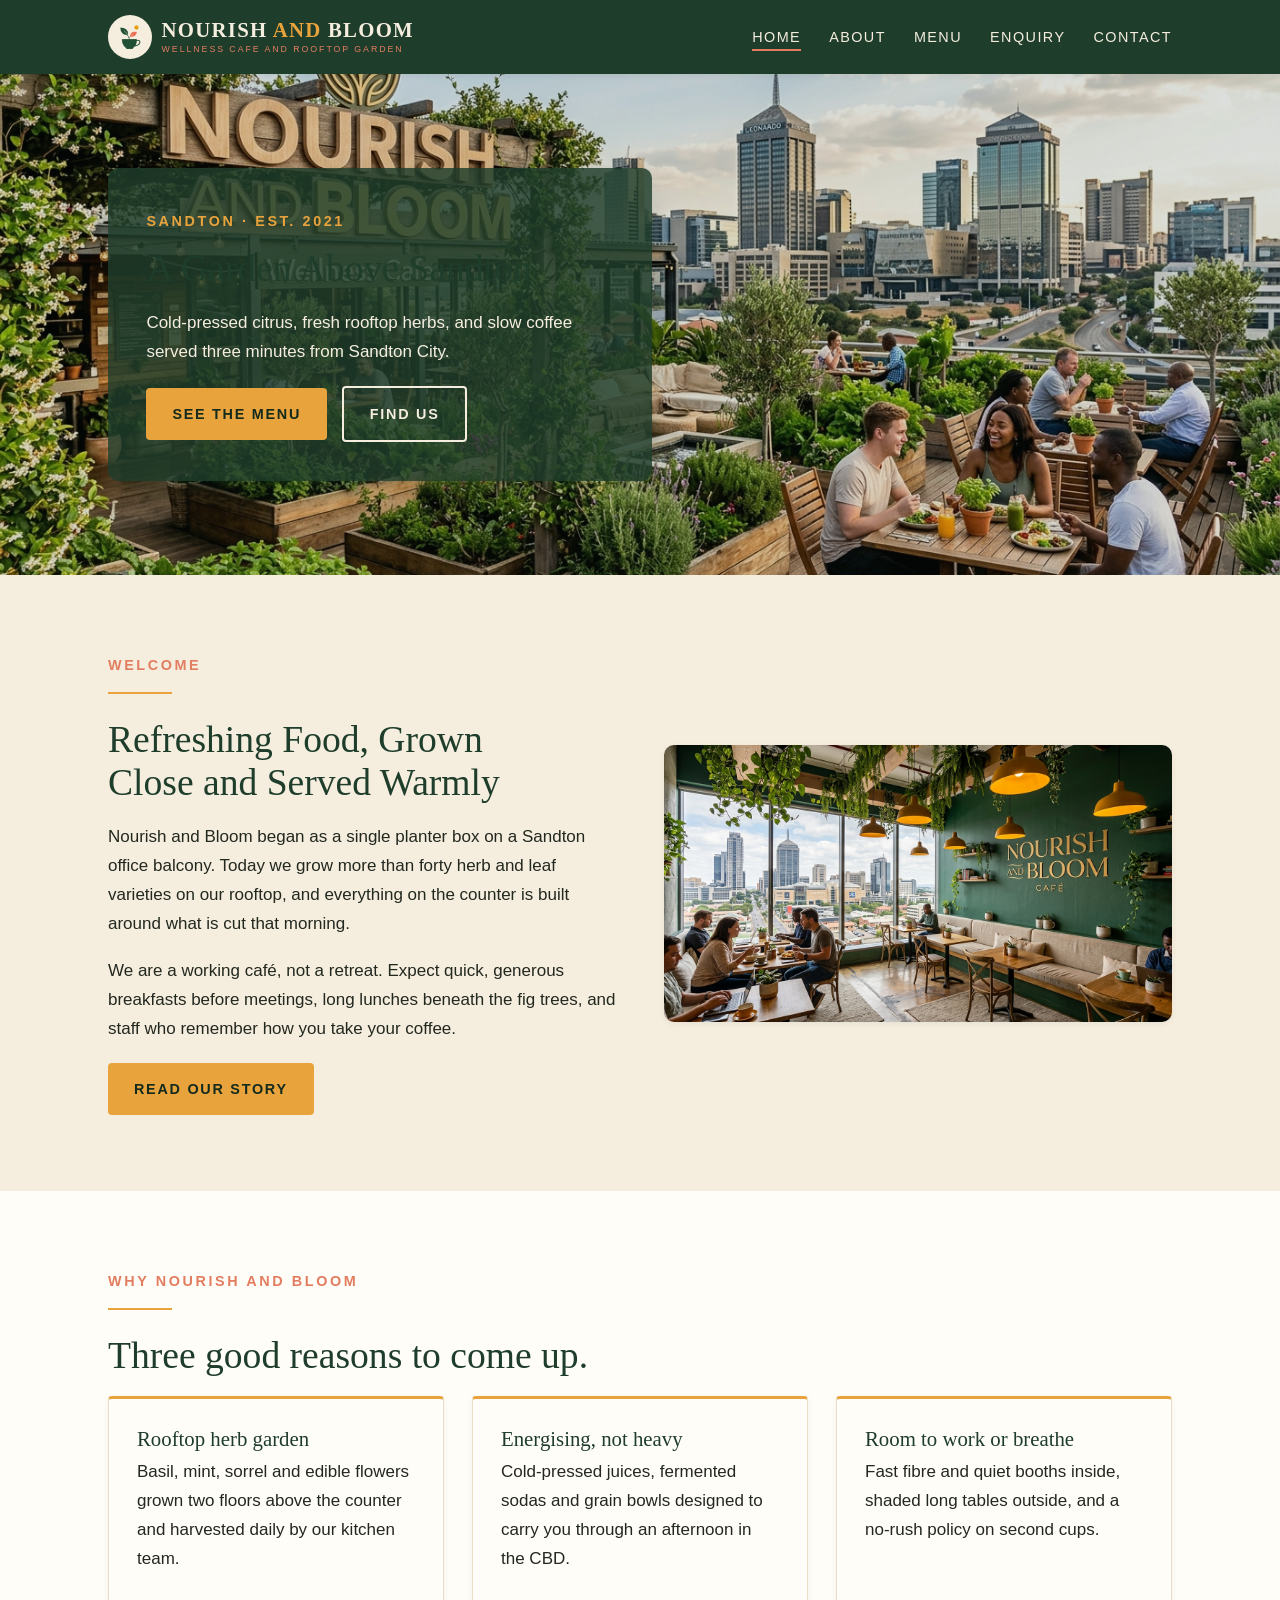
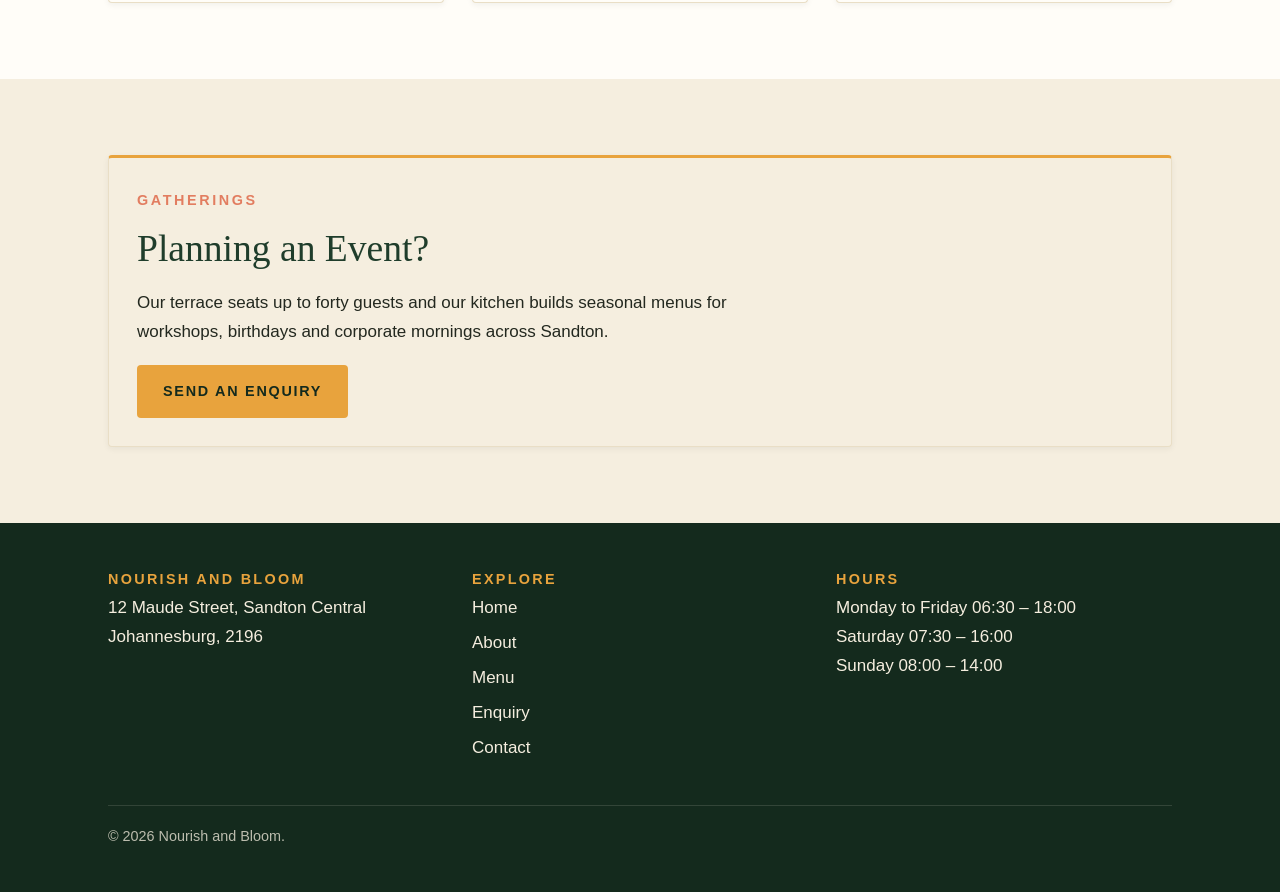
==== Nourish And Bloom Web development/Root/index.html @ 84dde369 "Add files via upload" ====
<!DOCTYPE html>
<html lang="en">
<head>
    <meta charset="utf-8" />
    <meta name="viewport" content="width=device-width, initial-scale=1" />
    <title>Nourish and Bloom | A garden above Sandton</title>
    <meta
      name="description"
      content="Nourish and Bloom is a botanical wellness café in Sandton serving cold-pressed juices, garden bowls and slow coffee on a rooftop herb terrace."
    />
    <link rel="icon" type="image/png" href="../Images/Logo.png" />
   <link rel="stylesheet" href="../CSS/style.css" />
</head>

<body>
    <!-- HEADER + NAVIGATION -->
    <header class="site-header">
      <div class="container">
        <a class="brand" href="index.html">
          <img class="brand-mark" src="../Images/Logo.png" alt="Nourish and Bloom leaf and sun logo" width="160" height="160" />
          <span class="brand-text">
            <span class="brand-name">Nourish <span class="brand-amp">And</span> Bloom</span>
            <span class="brand-tagline">Wellness Cafe And Rooftop Garden</span>
          </span>
        </a>
         <!-- Pure CSS hamburger: these links open/close the menu via :target -->
         <a class="nav-toggle" href="#primary-nav" aria-label="Open menu"><span class="bars" aria-hidden="true"></span></a>
        <a class="nav-close" href="#" aria-label="Close menu"><span class="bars" aria-hidden="true"></span></a>
        <nav class="site-nav" id="primary-nav" aria-label="Primary">
            <ul>
                <li><a class="active" href="#">Home</a></li>
                <li><a href="about.html">About</a></li>
                <li><a href="menu.html">Menu</a></li>
                <li><a href="enquiry.html">Enquiry</a></li>
                <li><a href="contact.html">Contact</a></li>
            </ul>
        </nav>
      </div>
    </header>
    
    <main>
      <!-- HERO -->
      <section class="hero">
        <picture>
          <source
            media="(max-width: 600px)"
            srcset="../Images/Rooftop.png"
            width="800"
            height="456"
          />
          <source
            media="(max-width: 1100px)"
            srcset="../Images/Rooftop.png"
            width="1200"
            height="684"
          />
          <img
            src="../Images/Rooftop.png"
            alt="Guests sharing a meal at a rooftop herb garden terrace overlooking the Sandton skyline"
            width="800"
            height="600"
          />
        </picture>

        <div class="hero-copy">
          <div class="container">
            <div class="box">
              <span class="label">Sandton &middot; Est. 2021</span>
              <h2>A Garden Above Sandton</h2>
              <p>Cold-pressed citrus, fresh rooftop herbs, and slow coffee served three minutes from Sandton City.</p>
              <a class="btn" href="menu.html">See the Menu</a>
              <a class="btn btn-outline" href="contact.html">Find Us</a>
            </div>
          </div>
        </div>
      </section>

      <!-- INTRODUCTION -->
      <section class="section">
        <div class="container grid grid-2">
          <div>
            <span class="label">Welcome</span>
            <hr class="rule" />
            <h2>Refreshing Food, Grown Close and Served Warmly</h2>
            <p>Nourish and Bloom began as a single planter box on a Sandton office balcony. Today we grow more
              than forty herb and leaf varieties on our rooftop, and everything on the counter is
              built around what is cut that morning.</p>
            <p>We are a working café, not a retreat. Expect quick, generous breakfasts before
              meetings, long lunches beneath the fig trees, and staff who remember how you take
              your coffee.</p>
            <a class="btn" href="about.html">Read Our Story</a>
          </div>

          <div>
            <img
              src="../Images/Interior.png"
              srcset="../Images/Interior.png 800w, ../Images/Interior.png 1200w"
              sizes="(max-width: 900px) 100vw, 540px"
              alt="Deep green café interior with hanging plants, oat linen banquettes and marigold pendant lights"
              width="800"
              height="600"
              loading="lazy"
              decoding="async"
            />
          </div>
        </div>
      </section>

      <!-- THREE HIGHLIGHTS -->
      <section class="section section-alt">
        <div class="container">
          <span class="label">Why Nourish and Bloom</span>
          <hr class="rule" />
          <h2>Three good reasons to come up.</h2>
          <div class="grid grid-3">
            <article class="card">
              <h3>Rooftop herb garden</h3>
              <p>
                Basil, mint, sorrel and edible flowers grown two floors above the counter and
                harvested daily by our kitchen team.
              </p>
            </article>
            <article class="card">
              <h3>Energising, not heavy</h3>
              <p>
                Cold-pressed juices, fermented sodas and grain bowls designed to carry you through
                an afternoon in the CBD.
              </p>
            </article>
            <article class="card">
              <h3>Room to work or breathe</h3>
              <p>
                Fast fibre and quiet booths inside, shaded long tables outside, and a no-rush
                policy on second cups.
              </p>
            </article>
          </div>
        </div>
      </section>
    
      <!-- CALL TO ACTION -->
      <section class="section">
        <div class="container">
          <div class="card">
            <span class="label">Gatherings</span>
            <h2>Planning an Event?</h2>
            <p>Our terrace seats up to forty guests and our kitchen builds seasonal menus for
              workshops, birthdays and corporate mornings across Sandton.</p>
            <a class="btn" href="enquiry.html">Send an Enquiry</a>
          </div>
        </div>
      </section>
    </main>

    <!-- FOOTER -->
    <footer class="site-footer">
      <div class="container">
        <div class="grid grid-3">
          <div>
            <h4>Nourish and Bloom</h4>
            <p>
              12 Maude Street, Sandton Central<br />
              Johannesburg, 2196
            </p>
          </div>
          <div>
            <h4>Explore</h4>
            <ul>
              <li><a href="#">Home</a></li>
              <li><a href="about.html">About</a></li>
              <li><a href="menu.html">Menu</a></li>
              <li><a href="enquiry.html">Enquiry</a></li>
              <li><a href="contact.html">Contact</a></li>
            </ul>
          </div>
          <div>
            <h4>Hours</h4>
            <p>
              Monday to Friday 06:30 &ndash; 18:00<br />
              Saturday 07:30 &ndash; 16:00<br />
              Sunday 08:00 &ndash; 14:00
            </p>
          </div>
        </div>
        <p class="footer-bottom">
          &copy; 2026 Nourish and Bloom.
        </p>
      </div>
    </footer>
</body>
</html>
---- Nourish And Bloom Web development/CSS/style.css ----
/* ---------- 1. CSS reset ---------- */
*,
*::before,
*::after {
  box-sizing: border-box;
}

html,
body,
h1,
h2,
h3,
h4,
h5,
h6,
p,
figure,
blockquote,
dl,
dd,
ul,
ol {
  margin: 0;
  padding: 0;
}

ul[class],
ol[class] {
  list-style: none;
}

html {
  -webkit-text-size-adjust: 100%;
  scroll-behavior: smooth;
}

img,
picture,
video,
iframe {
  display: block;
  max-width: 100%;
}

img {
  height: auto;
}

input,
button,
select,
textarea {
  font: inherit;
  color: inherit;
}

table {
  border-collapse: collapse;
}

@media (prefers-reduced-motion: reduce) {
  html {
    scroll-behavior: auto;
  }
  *,
  *::before,
  *::after {
    transition-duration: 0.01ms !important;
    animation-duration: 0.01ms !important;
  }
}

/* ---------- 2. Design tokens ---------- */
:root {
  /* Colour */
  --green: #1f3d2b;
  --green-deep: #142a1d;
  --green-soft: #3c6047;
  --oat: #f5eedf;
  --oat-deep: #e9dec6;
  --marigold: #e8a33d;
  --coral: #e27d60;
  --coral-deep: #8c3b25;
  --ink: #23281f;
  --ink-soft: #5b6155;
  --white: #fffdf8;

  /* Typography */
  --font-display: "Georgia", "Times New Roman", serif;
  --font-body: "Helvetica Neue", Arial, sans-serif;
  --step--1: clamp(0.82rem, 0.79rem + 0.15vw, 0.9rem);
  --step-0: clamp(1rem, 0.96rem + 0.2vw, 1.0625rem);
  --step-1: clamp(1.15rem, 1.08rem + 0.35vw, 1.3rem);
  --step-2: clamp(1.4rem, 1.25rem + 0.7vw, 1.75rem);
  --step-3: clamp(1.7rem, 1.4rem + 1.4vw, 2.35rem);
  --step-4: clamp(2.1rem, 1.5rem + 2.8vw, 3.25rem);
  --leading-tight: 1.15;
  --leading-body: 1.7;
  --tracking-wide: 0.12em;

  /* Spacing (relative) */
  --space-xs: 0.5rem;
  --space-sm: 0.9rem;
  --space-md: 1.75rem;
  --space-lg: 3rem;
  --space-xl: clamp(3rem, 1.5rem + 5vw, 4.75rem);

  /* Layout */
  --max: 70rem; /* 1120px */
  --gutter: clamp(1rem, 0.5rem + 2vw, 1.75rem);
  --radius: 4px;
  --radius-lg: 10px;

  /* Elevation */
  --shadow-soft: 0 2px 6px rgba(20, 42, 29, 0.06);
  --shadow-lift: 0 12px 28px -14px rgba(20, 42, 29, 0.45);
  --transition: 180ms ease;
}

/* ---------- 3. Typography ---------- */
body {
  background-color: var(--oat);
  color: var(--ink);
  font-family: var(--font-body);
  font-size: var(--step-0);
  line-height: var(--leading-body);
  min-height: 100vh;
}

h1,
h2,
h3,
h4 {
  font-family: var(--font-display);
  font-weight: 400;
  line-height: var(--leading-tight);
  color: var(--green);
  margin-bottom: 0.5em;
  text-wrap: balance;
}

h1 {
  font-size: var(--step-4);
  letter-spacing: -0.01em;
}
h2 {
  font-size: var(--step-3);
}
h3 {
  font-size: var(--step-1);
}
h4 {
  font-size: var(--step-0);
}

p {
  margin-bottom: 1.1em;
  max-width: 70ch;
}

a {
  color: var(--green);
  transition: color var(--transition);
}

a:hover {
  color: var(--coral);
}

:focus-visible {
  outline: 3px solid var(--marigold);
  outline-offset: 2px;
}

strong {
  color: var(--green);
}

/* Small uppercase label — uses the coral accent */
.label {
  display: inline-block;
  font-size: var(--step--1);
  letter-spacing: 0.18em;
  text-transform: uppercase;
  color: var(--coral);
  font-weight: 700;
  margin-bottom: var(--space-sm);
}

/* Thin marigold rule used between sections */
.rule {
  border: 0;
  border-top: 2px solid var(--marigold);
  width: 4rem;
  margin: 0 0 1.5rem;
}

/* ---------- 4. Layout helpers ---------- */
.container {
  width: 100%;
  max-width: var(--max);
  margin-inline: auto;
  padding-inline: var(--gutter);
}

.section {
  padding-block: var(--space-xl);
}

.section-alt {
  background-color: var(--white);
}

.grid {
  display: grid;
  gap: var(--space-md);
}

/* Auto-collapsing grids: multi-column on wide screens,
   single column on narrow screens without extra queries. */
.grid-3 {
  grid-template-columns: repeat(3, minmax(0, 1fr));
}

.grid-2 {
  grid-template-columns: repeat(2, minmax(0, 1fr));
  gap: var(--space-lg);
  align-items: center;
}

/* ---------- 5. Header & navigation ---------- */
.site-header {
  background-color: var(--green);
  color: var(--oat);
  position: sticky;
  top: 0;
  z-index: 50;
  box-shadow: var(--shadow-soft);
}

.site-header .container {
  display: flex;
  align-items: center;
  justify-content: space-between;
  flex-wrap: wrap;
  gap: var(--space-sm);
  min-height: 4.625rem;
}

.brand {
  display: inline-flex;
  align-items: center;
  gap: 0.6rem;
  font-family: var(--font-display);
  font-size: var(--step-1);
  color: var(--oat);
  text-decoration: none;
  letter-spacing: 0.02em;
}

.brand-mark {
  width: 2.75rem;
  height: 2.75rem;
  flex: none;
  border-radius: 50%;
  background: var(--oat);
  padding: 0.2rem;
  transition: transform 0.25s ease;
}

.brand:hover {
  color: var(--oat);
}

.brand:hover .brand-mark {
  transform: rotate(-6deg) scale(1.04);
}

.brand-text {
  display: flex;
  flex-direction: column;
  line-height: 1.1;
}

.brand-name {
  text-transform: uppercase;
  letter-spacing: 0.06em;
  font-weight: 700;
}

.brand-amp,
.brand-dot {
  color: var(--marigold);
}

.brand-tagline {
  font-family: var(--font-body);
  font-size: 0.55rem;
  letter-spacing: 0.22em;
  text-transform: uppercase;
  color: var(--coral);
  margin-top: 0.2rem;
}



/* Pure-CSS hamburger */
.nav-toggle,
.nav-close {
  display: none;
  align-items: center;
  justify-content: center;
  width: 2.75rem;
  height: 2.5rem;
  border: 1px solid rgba(245, 238, 223, 0.4);
  border-radius: var(--radius);
  color: var(--oat);
  cursor: pointer;
  transition:
    background-color var(--transition),
    border-color var(--transition);
}

.nav-toggle:hover,
.nav-close:hover,
.nav-toggle:focus-visible,
.nav-close:focus-visible {
  background-color: rgba(245, 238, 223, 0.12);
  border-color: var(--marigold);
}

/* The three bars are drawn in CSS */
.bars,
.bars::before,
.bars::after {
  display: block;
  width: 1.25rem;
  height: 2px;
  background-color: currentColor;
  border-radius: 2px;
  transition: transform var(--transition);
}

.bars {
  position: relative;
}

.bars::before,
.bars::after {
  content: "";
  position: absolute;
  left: 0;
}

.bars::before {
  top: -6px;
}

.bars::after {
  top: 6px;
}

/* Close button: same bars rotated into an X */
.nav-close .bars {
  background-color: transparent;
}

.nav-close .bars::before {
  top: 0;
  transform: rotate(45deg);
}

.nav-close .bars::after {
  top: 0;
  transform: rotate(-45deg);
}



.site-nav ul {
  list-style: none;
  display: flex;
  flex-wrap: wrap;
  gap: 1.75rem;
}

.site-nav a {
  color: var(--oat);
  text-decoration: none;
  font-size: var(--step--1);
  letter-spacing: 0.1em;
  text-transform: uppercase;
  padding-bottom: 0.25rem;
  border-bottom: 2px solid transparent;
  transition:
    border-color var(--transition),
    color var(--transition);
}

.site-nav a:hover,
.site-nav a:focus-visible {
  color: var(--marigold);
  border-bottom-color: var(--marigold);
}

.site-nav a:active {
  color: var(--coral);
}

/* Current page in the menu */
.site-nav a.active {
  border-bottom-color: var(--coral);
}

/* ---------- 6. Hero & page banners ---------- */
.hero {
  position: relative;
  background-color: var(--green-deep);
}

.hero img {
  width: 100%;
  height: clamp(20rem, 45vh + 6rem, 33rem);
  object-fit: cover;
  opacity: 0.85;
}

.hero-copy {
  position: absolute;
  inset: 0;
  display: flex;
  align-items: center;
}

.hero-copy .box {
  background-color: rgba(31, 61, 43, 0.82);
  color: var(--oat);
  padding: clamp(1.5rem, 1rem + 2vw, 2.4rem);
  max-width: 34rem;
  border-radius: var(--radius-lg);
  box-shadow: var(--shadow-lift);
}

.hero-copy h1,
.hero-copy p {
  color: var(--oat);
}

.hero-copy .label {
  color: var(--marigold);
}

/* Page banner used on inner pages */
.page-head {
  background-color: var(--green);
  color: var(--oat);
  padding-block: var(--space-lg);
}

.page-head h1,
.page-head p {
  color: var(--oat);
}

.page-head p {
  max-width: 60ch;
  margin-bottom: 0;
  opacity: 0.88;
}

/* ---------- 7. Buttons & interactive states ---------- */
.btn {
  display: inline-flex;
  align-items: center;
  justify-content: center;
  background-color: var(--marigold);
  color: var(--green-deep);
  text-decoration: none;
  font-weight: 700;
  font-size: var(--step--1);
  letter-spacing: var(--tracking-wide);
  text-transform: uppercase;
  padding: 0.875rem 1.625rem;
  border: 0;
  border-radius: var(--radius);
  cursor: pointer;
  transition:
    background-color var(--transition),
    color var(--transition),
    transform var(--transition),
    box-shadow var(--transition);
}

.btn:hover,
.btn:focus-visible {
  background-color: var(--coral);
  color: var(--white);
  box-shadow: var(--shadow-lift);
}

.btn:active {
  transform: translateY(1px);
  box-shadow: none;
}

.btn[disabled] {
  opacity: 0.6;
  cursor: not-allowed;
  box-shadow: none;
}

.btn-outline {
  background: none;
  border: 2px solid var(--oat);
  color: var(--oat);
  margin-left: 0.625rem;
}

.btn-outline:hover,
.btn-outline:focus-visible {
  background-color: var(--oat);
  color: var(--green);
}

/* ---------- 8. Cards & sections ---------- */
.card {
  background-color: var(--oat);
  border: 1px solid var(--oat-deep);
  border-top: 3px solid var(--marigold);
  border-radius: var(--radius);
  padding: var(--space-md);
  box-shadow: var(--shadow-soft);
  transition:
    transform var(--transition),
    box-shadow var(--transition);
}

.card:hover {
  transform: translateY(-3px);
  box-shadow: var(--shadow-lift);
}

.section-alt .card {
  background-color: var(--white);
}

.card h3 {
  margin-bottom: 0.35em;
}

.card p:last-child {
  margin-bottom: 0;
}

.section img,
.card img {
  border-radius: var(--radius-lg);
  box-shadow: var(--shadow-soft);
}

/* ---------- 9. Menu list ---------- */
/* Photograph that introduces each menu category */
.menu-photo {
  width: 100%;
  height: clamp(12rem, 26vw, 20rem);
  object-fit: cover;
  border-radius: var(--radius-lg);
  box-shadow: var(--shadow-soft);
  margin-block: 0 1.5rem;
}

.menu-list {
  list-style: none;
}

.menu-list li {
  display: flex;
  justify-content: space-between;
  gap: 1.25rem;
  padding-block: 0.875rem;
  border-bottom: 1px dashed var(--oat-deep);
}

.menu-list .item-name {
  font-family: var(--font-display);
  font-size: var(--step-1);
  color: var(--green);
}

.menu-list .item-desc {
  display: block;
  font-family: var(--font-body);
  font-size: var(--step--1);
  color: var(--ink-soft);
}

.price {
  color: var(--coral);
  font-weight: 700;
  white-space: nowrap;
}

.tag {
  display: inline-block;
  font-size: 0.7em;
  letter-spacing: 0.1em;
  text-transform: uppercase;
  background-color: var(--coral);
  color: var(--white);
  padding: 0.125rem 0.5rem;
  border-radius: 999px;
  margin-left: 0.375rem;
  vertical-align: middle;
}

/* ---------- 10. Forms & feedback ---------- */
.form {
  background-color: var(--white);
  border: 1px solid var(--oat-deep);
  border-radius: var(--radius-lg);
  padding: clamp(1.25rem, 1rem + 1.5vw, 2rem);
  box-shadow: var(--shadow-soft);
}

.field {
  margin-bottom: 1.25rem;
}

.field label {
  display: block;
  font-size: var(--step--1);
  letter-spacing: var(--tracking-wide);
  text-transform: uppercase;
  color: var(--coral);
  font-weight: 700;
  margin-bottom: 0.45rem;
}

.field input,
.field select,
.field textarea {
  width: 100%;
  font-family: inherit;
  font-size: var(--step-0);
  color: var(--ink);
  background-color: var(--oat);
  border: 1px solid var(--oat-deep);
  border-radius: var(--radius);
  padding: 0.75rem 0.875rem;
  transition:
    border-color var(--transition),
    background-color var(--transition);
}

.field input:hover,
.field select:hover,
.field textarea:hover {
  border-color: var(--green-soft);
}

.field input:focus,
.field select:focus,
.field textarea:focus {
  background-color: var(--white);
  border-color: var(--marigold);
  outline: 2px solid var(--marigold);
  outline-offset: 1px;
}

.field textarea {
  min-height: 8rem;
  resize: vertical;
}

fieldset {
  border: 1px solid var(--oat-deep);
  border-radius: var(--radius);
  padding: 1rem 1.125rem;
  margin: 0 0 1.25rem;
}

legend {
  font-size: var(--step--1);
  letter-spacing: var(--tracking-wide);
  text-transform: uppercase;
  color: var(--coral);
  font-weight: 700;
  padding-inline: 0.375rem;
}

.check {
  display: flex;
  align-items: center;
  gap: 0.5rem;
  margin-bottom: 0.5rem;
  font-size: var(--step--1);
  cursor: pointer;
}

.check:hover {
  color: var(--green);
}

.form-note {
  margin-top: var(--space-sm);
  font-size: var(--step--1);
  line-height: 1.6;
  color: var(--ink-soft);
}

.form-note.is-success {
  padding: 0.75rem 0.9rem;
  border-left: 4px solid var(--marigold);
  background: rgba(232, 163, 61, 0.12);
  color: var(--green-deep);
}

.form-note.is-error {
  padding: 0.75rem 0.9rem;
  border-left: 4px solid var(--coral);
  background: rgba(226, 125, 96, 0.12);
  color: var(--coral-deep);
}

/* ---------- 11. Contact / map ---------- */
.map-frame {
  width: 100%;
  height: clamp(14rem, 30vh + 4rem, 20rem);
  border: 1px solid var(--oat-deep);
  border-radius: var(--radius-lg);
}

address {
  font-style: normal;
  color: var(--ink-soft);
}

/* ---------- 12. Footer ---------- */
.site-footer {
  background-color: var(--green-deep);
  color: var(--oat);
  padding: var(--space-lg) 0 1.75rem;
}

.site-footer h4 {
  color: var(--marigold);
  font-size: var(--step--1);
  letter-spacing: 0.16em;
  text-transform: uppercase;
  font-family: var(--font-body);
  font-weight: 700;
}

.site-footer p {
  color: var(--oat);
}

.site-footer a {
  color: var(--oat);
  text-decoration: none;
}

.site-footer a:hover,
.site-footer a:focus-visible {
  color: var(--marigold);
}

.site-footer ul {
  list-style: none;
}

.site-footer li {
  margin-bottom: 0.375rem;
}

.footer-bottom {
  border-top: 1px solid rgba(245, 238, 223, 0.18);
  margin-top: 2.25rem;
  padding-top: 1.125rem;
  font-size: var(--step--1);
  opacity: 0.75;
  max-width: none;
}

/* ---------- 13. Planning helpers ---------- */
.wireframe-actions {
  display: flex;
  flex-wrap: wrap;
  gap: 0.75rem;
  margin-top: 1rem;
}

.wireframe-actions .btn-outline {
  margin-left: 0;
  border-color: var(--green-deep);
  color: var(--green-deep);
}

.wireframe-actions .btn-outline:hover,
.wireframe-actions .btn-outline:focus-visible {
  background-color: var(--green-deep);
  color: var(--oat);
}

/* ============================================================
   14. Responsive design
   Breakpoints
     Mobile   : up to 600px   — single column, stacked nav
     Tablet   : 601px–900px   — two columns, stacked nav
     Desktop  : 901px and up  — full multi-column layout
     Wide     : 1400px and up — wider measure, larger gutters
   ============================================================ */

/* --- Tablet and below: collapse the navigation --- */
@media (max-width: 900px) {
  .nav-toggle {
    display: inline-flex;
  }

  .site-nav {
    display: none;
    width: 100%;
  }

  /* Menu opens purely in CSS when its id is targeted by the hamburger link */
  .site-nav:target {
    display: block;
  }

  /* Swap hamburger for the close button while the menu is open */
  .site-header .container:has(.site-nav:target) .nav-toggle {
    display: none;
  }

  .site-header .container:has(.site-nav:target) .nav-close {
    display: inline-flex;
  }


  .site-header .container {
    padding-bottom: 0.75rem;
  }

  .site-nav ul {
    flex-direction: column;
    gap: 0.875rem;
    padding-block: 0.875rem;
  }

  .grid-3 {
    grid-template-columns: repeat(2, minmax(0, 1fr));
  }

  /* Two-column text/image blocks stack on tablets */
  .grid-2 {
    grid-template-columns: 1fr;
    align-items: start;
    gap: var(--space-md);
  }
}

/* --- Mobile: everything in one column --- */
@media (max-width: 600px) {
  .grid-3,
  .grid-2 {
    grid-template-columns: 1fr;
  }

  .section {
    padding-block: 2.75rem;
  }

  .hero img {
    height: 24rem;
  }

  .hero-copy .box {
    margin-inline: 0.5rem;
  }

  .btn {
    width: 100%;
  }

  .btn-outline {
    margin-left: 0;
    margin-top: 0.625rem;
  }

  .menu-list li {
    flex-direction: column;
    gap: 0.25rem;
  }

  .card:hover {
    transform: none;
  }
}

/* --- Wide desktop --- */
@media (min-width: 1400px) {
  :root {
    --max: 76rem;
  }
}

/* --- Print --- */
@media print {
  .site-header,
  .site-footer,
  .nav-toggle,
  .nav-close {
    display: none;
  }
  body {
    background: #fff;
    color: #000;
  }
}
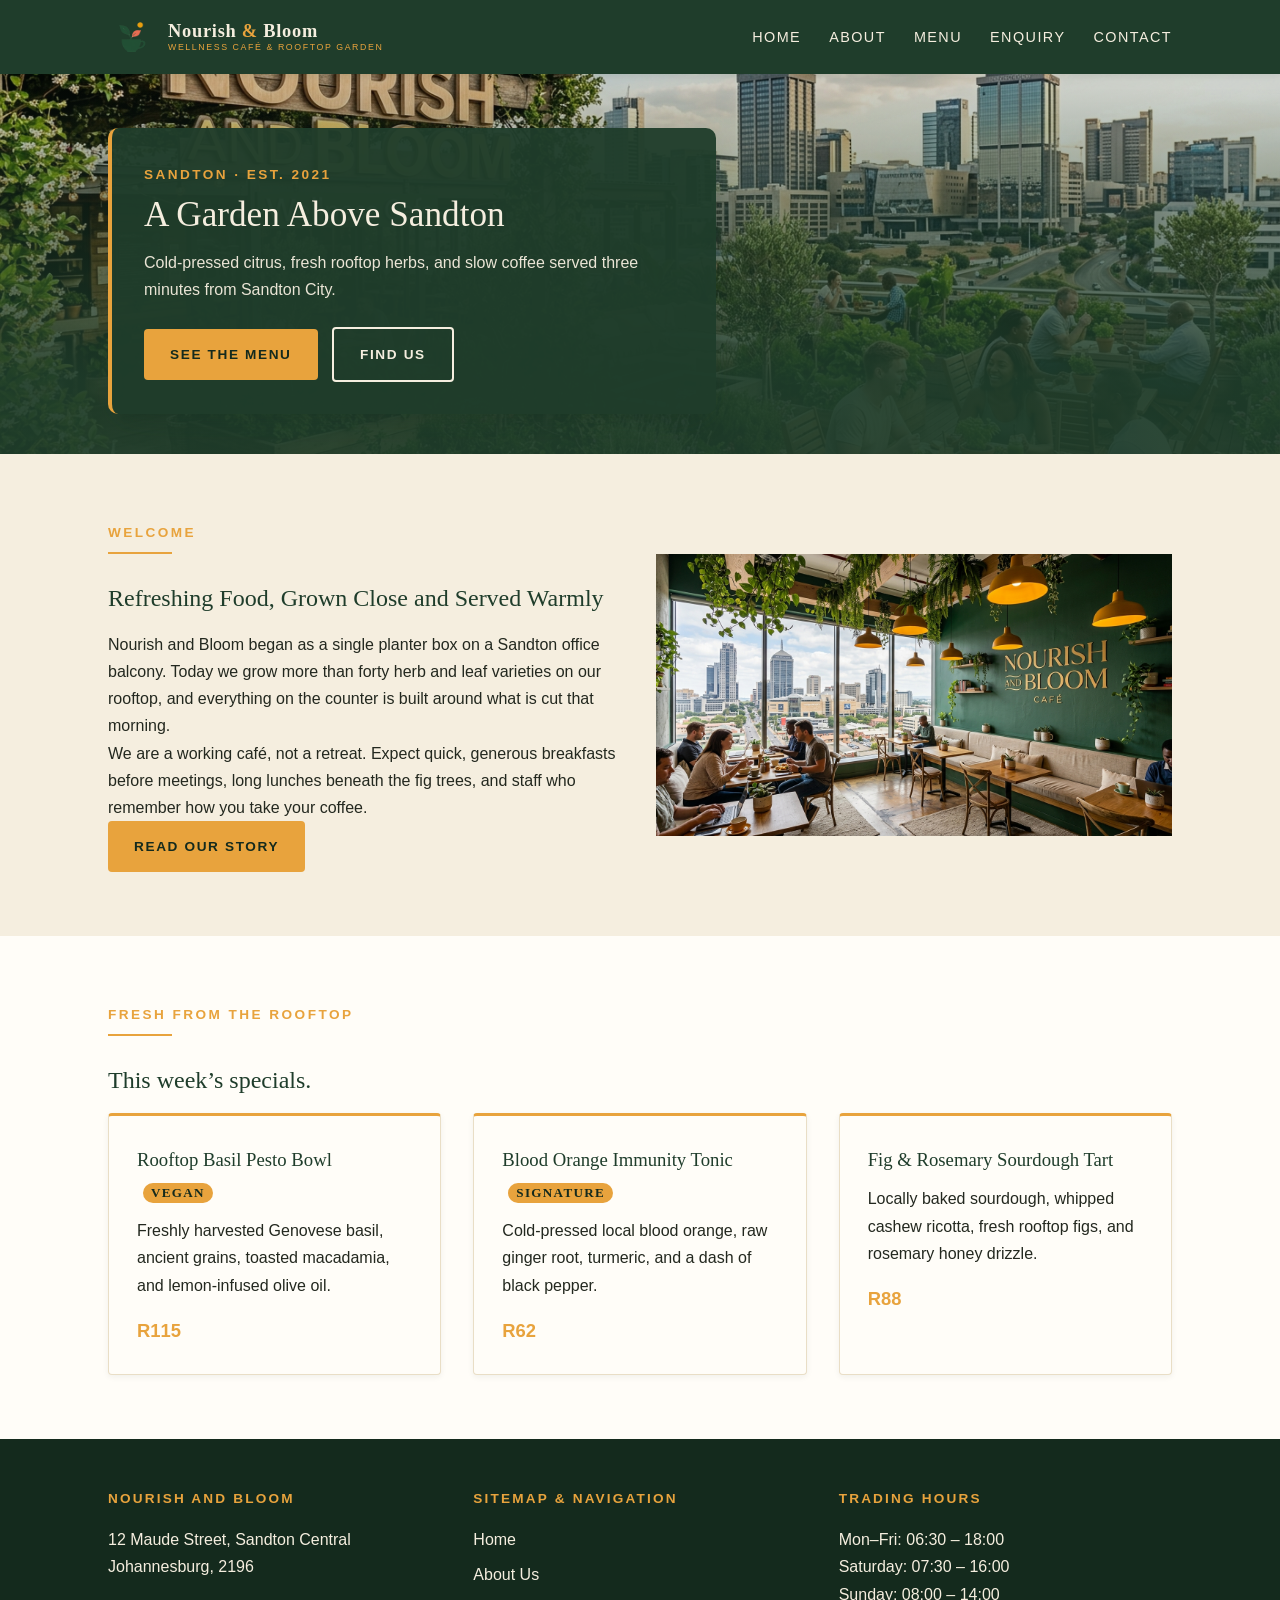
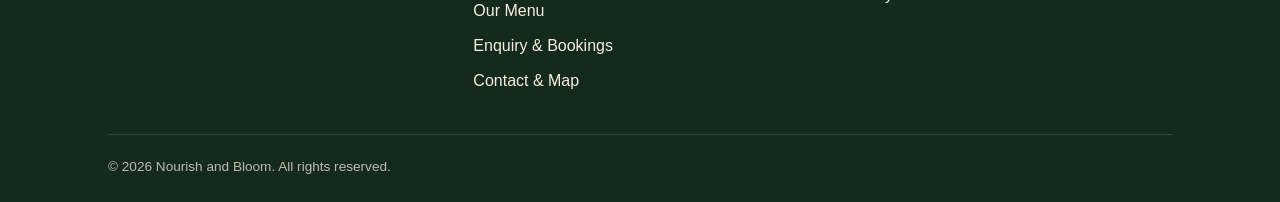
==== commit 3adcf5d3: "Add files via upload" ====
--- a/Nourish And Bloom Web development/Root/index.html
+++ b/Nourish And Bloom Web development/Root/index.html
@@ -4,29 +4,34 @@
     <meta charset="utf-8" />
     <meta name="viewport" content="width=device-width, initial-scale=1" />
     <title>Nourish and Bloom | A garden above Sandton</title>
-    <meta
-      name="description"
-      content="Nourish and Bloom is a botanical wellness café in Sandton serving cold-pressed juices, garden bowls and slow coffee on a rooftop herb terrace."
-    />
+    <meta name="description" content="Nourish and Bloom is a botanical wellness café in Sandton serving cold-pressed juices, garden bowls and slow coffee on a rooftop herb terrace." />
+    <meta name="keywords" content="wellness cafe Sandton, Nourish and Bloom, Sandton Johannesburg" />
+    <meta name="robots" content="index, follow" />
     <link rel="icon" type="image/png" href="../Images/Logo.png" />
-   <link rel="stylesheet" href="../CSS/style.css" />
+    <link rel="stylesheet" href="../CSS/style.css" />
+    <script src="../JavaScript/script.js"></script>
 </head>
 
 <body>
-    <!-- HEADER + NAVIGATION -->
     <header class="site-header">
       <div class="container">
         <a class="brand" href="index.html">
-          <img class="brand-mark" src="../Images/Logo.png" alt="Nourish and Bloom leaf and sun logo" width="160" height="160" />
+          <img class="brand-mark" src="../Images/Logo.png" alt="Nourish and Bloom logo" width="160" height="160" />
           <span class="brand-text">
-            <span class="brand-name">Nourish <span class="brand-amp">And</span> Bloom</span>
-            <span class="brand-tagline">Wellness Cafe And Rooftop Garden</span>
+            <span class="brand-name">Nourish <span class="brand-amp">&amp;</span> Bloom</span>
+            <span class="brand-tagline">Wellness Café &amp; Rooftop Garden</span>
           </span>
         </a>
-         <!-- Pure CSS hamburger: these links open/close the menu via :target -->
-         <a class="nav-toggle" href="#primary-nav" aria-label="Open menu"><span class="bars" aria-hidden="true"></span></a>
-        <a class="nav-close" href="#" aria-label="Close menu"><span class="bars" aria-hidden="true"></span></a>
-        <nav class="site-nav" id="primary-nav" aria-label="Primary">
+        <button class="nav-toggle" aria-expanded="false" aria-controls="primary-nav" aria-label="Open menu">
+      <span class="bars"></span>
+    </button>
+
+    <nav class="site-nav" id="primary-nav" aria-label="Primary">
+      <!-- CLOSE BUTTON INSIDE MOBILE DRAWER -->
+      <button class="nav-close" aria-label="Close menu">
+        <span class="bars"></span>
+      </button>
+        
             <ul>
                 <li><a class="active" href="#">Home</a></li>
                 <li><a href="about.html">About</a></li>
@@ -39,34 +44,20 @@
     </header>
     
     <main>
-      <!-- HERO -->
+      <!-- HERO (ROOFTOP IMAGE) -->
       <section class="hero">
-        <picture>
-          <source
-            media="(max-width: 600px)"
-            srcset="../Images/Rooftop.png"
-            width="800"
-            height="456"
-          />
-          <source
-            media="(max-width: 1100px)"
-            srcset="../Images/Rooftop.png"
-            width="1200"
-            height="684"
-          />
-          <img
-            src="../Images/Rooftop.png"
-            alt="Guests sharing a meal at a rooftop herb garden terrace overlooking the Sandton skyline"
-            width="800"
-            height="600"
-          />
-        </picture>
+        <img
+          data-lightbox
+          data-caption="Rooftop garden terrace at Nourish and Bloom Café"
+          src="../Images/Rooftop.png"
+          alt="Rooftop garden terrace at Nourish and Bloom Café"
+/>
 
         <div class="hero-copy">
           <div class="container">
             <div class="box">
               <span class="label">Sandton &middot; Est. 2021</span>
-              <h2>A Garden Above Sandton</h2>
+              <h1>A Garden Above Sandton</h1>
               <p>Cold-pressed citrus, fresh rooftop herbs, and slow coffee served three minutes from Sandton City.</p>
               <a class="btn" href="menu.html">See the Menu</a>
               <a class="btn btn-outline" href="contact.html">Find Us</a>
@@ -75,117 +66,66 @@
         </div>
       </section>
 
-      <!-- INTRODUCTION -->
+      <!-- INTRODUCTION (INTERIOR IMAGE) -->
       <section class="section">
         <div class="container grid grid-2">
           <div>
             <span class="label">Welcome</span>
             <hr class="rule" />
             <h2>Refreshing Food, Grown Close and Served Warmly</h2>
-            <p>Nourish and Bloom began as a single planter box on a Sandton office balcony. Today we grow more
-              than forty herb and leaf varieties on our rooftop, and everything on the counter is
-              built around what is cut that morning.</p>
-            <p>We are a working café, not a retreat. Expect quick, generous breakfasts before
-              meetings, long lunches beneath the fig trees, and staff who remember how you take
-              your coffee.</p>
+            <p>Nourish and Bloom began as a single planter box on a Sandton office balcony. Today we grow more than forty herb and leaf varieties on our rooftop, and everything on the counter is built around what is cut that morning.</p>
+            <p>We are a working café, not a retreat. Expect quick, generous breakfasts before meetings, long lunches beneath the fig trees, and staff who remember how you take your coffee.</p>
             <a class="btn" href="about.html">Read Our Story</a>
           </div>
 
           <div>
-            <img
-              src="../Images/Interior.png"
-              srcset="../Images/Interior.png 800w, ../Images/Interior.png 1200w"
-              sizes="(max-width: 900px) 100vw, 540px"
-              alt="Deep green café interior with hanging plants, oat linen banquettes and marigold pendant lights"
-              width="800"
-              height="600"
-              loading="lazy"
-              decoding="async"
-            />
+           <img
+            data-lightbox
+            data-caption="Interior of Nourish and Bloom Café featuring lush plants and seating"
+            src="../Images/Interior.png"
+            alt="Interior of Nourish and Bloom Café"
+/>
           </div>
         </div>
       </section>
 
-      <!-- THREE HIGHLIGHTS -->
+      <!-- WEEKLY SPECIALS -->
       <section class="section section-alt">
         <div class="container">
-          <span class="label">Why Nourish and Bloom</span>
+          <span class="label">Fresh from the rooftop</span>
           <hr class="rule" />
-          <h2>Three good reasons to come up.</h2>
-          <div class="grid grid-3">
-            <article class="card">
-              <h3>Rooftop herb garden</h3>
-              <p>
-                Basil, mint, sorrel and edible flowers grown two floors above the counter and
-                harvested daily by our kitchen team.
-              </p>
-            </article>
-            <article class="card">
-              <h3>Energising, not heavy</h3>
-              <p>
-                Cold-pressed juices, fermented sodas and grain bowls designed to carry you through
-                an afternoon in the CBD.
-              </p>
-            </article>
-            <article class="card">
-              <h3>Room to work or breathe</h3>
-              <p>
-                Fast fibre and quiet booths inside, shaded long tables outside, and a no-rush
-                policy on second cups.
-              </p>
-            </article>
-          </div>
-        </div>
-      </section>
-    
-      <!-- CALL TO ACTION -->
-      <section class="section">
-        <div class="container">
-          <div class="card">
-            <span class="label">Gatherings</span>
-            <h2>Planning an Event?</h2>
-            <p>Our terrace seats up to forty guests and our kitchen builds seasonal menus for
-              workshops, birthdays and corporate mornings across Sandton.</p>
-            <a class="btn" href="enquiry.html">Send an Enquiry</a>
+          <h2>This week’s specials.</h2>
+          <div class="grid grid-3" id="specials" aria-live="polite">
+            <p>Loading this week’s specials…</p>
           </div>
         </div>
       </section>
     </main>
 
-    <!-- FOOTER -->
     <footer class="site-footer">
       <div class="container">
         <div class="grid grid-3">
           <div>
             <h4>Nourish and Bloom</h4>
-            <p>
-              12 Maude Street, Sandton Central<br />
-              Johannesburg, 2196
-            </p>
+            <p>12 Maude Street, Sandton Central<br />Johannesburg, 2196</p>
           </div>
           <div>
-            <h4>Explore</h4>
+            <h4>Sitemap &amp; Navigation</h4>
             <ul>
               <li><a href="#">Home</a></li>
-              <li><a href="about.html">About</a></li>
-              <li><a href="menu.html">Menu</a></li>
-              <li><a href="enquiry.html">Enquiry</a></li>
-              <li><a href="contact.html">Contact</a></li>
+              <li><a href="about.html">About Us</a></li>
+              <li><a href="menu.html">Our Menu</a></li>
+              <li><a href="enquiry.html">Enquiry &amp; Bookings</a></li>
+              <li><a href="contact.html">Contact &amp; Map</a></li>
             </ul>
           </div>
           <div>
-            <h4>Hours</h4>
-            <p>
-              Monday to Friday 06:30 &ndash; 18:00<br />
-              Saturday 07:30 &ndash; 16:00<br />
-              Sunday 08:00 &ndash; 14:00
-            </p>
+            <h4>Trading Hours</h4>
+            <p>Mon&ndash;Fri: 06:30 &ndash; 18:00<br />Saturday: 07:30 &ndash; 16:00<br />Sunday: 08:00 &ndash; 14:00</p>
           </div>
         </div>
-        <p class="footer-bottom">
-          &copy; 2026 Nourish and Bloom.
-        </p>
-      </div>
+        <p class="footer-bottom">&copy; 2026 Nourish and Bloom. All rights reserved.</p>
     </footer>
+    <script src="JS/main.js" defer></script>
 </body>
 </html>
--- a/Nourish And Bloom Web development/CSS/style.css
+++ b/Nourish And Bloom Web development/CSS/style.css
@@ -1,78 +1,8 @@
-/* ---------- 1. CSS reset ---------- */
-*,
-*::before,
-*::after {
-  box-sizing: border-box;
-}
-
-html,
-body,
-h1,
-h2,
-h3,
-h4,
-h5,
-h6,
-p,
-figure,
-blockquote,
-dl,
-dd,
-ul,
-ol {
-  margin: 0;
-  padding: 0;
-}
-
-ul[class],
-ol[class] {
-  list-style: none;
-}
-
-html {
-  -webkit-text-size-adjust: 100%;
-  scroll-behavior: smooth;
-}
-
-img,
-picture,
-video,
-iframe {
-  display: block;
-  max-width: 100%;
-}
-
-img {
-  height: auto;
-}
-
-input,
-button,
-select,
-textarea {
-  font: inherit;
-  color: inherit;
-}
-
-table {
-  border-collapse: collapse;
-}
-
-@media (prefers-reduced-motion: reduce) {
-  html {
-    scroll-behavior: auto;
-  }
-  *,
-  *::before,
-  *::after {
-    transition-duration: 0.01ms !important;
-    animation-duration: 0.01ms !important;
-  }
-}
-
-/* ---------- 2. Design tokens ---------- */
+/* ==========================================
+   NOURISH & BLOOM - COMPLETE FINAL STYLESHEET
+   ========================================== */
+
 :root {
-  /* Colour */
   --green: #1f3d2b;
   --green-deep: #142a1d;
   --green-soft: #3c6047;
@@ -85,117 +15,55 @@
   --ink-soft: #5b6155;
   --white: #fffdf8;
 
-  /* Typography */
   --font-display: "Georgia", "Times New Roman", serif;
   --font-body: "Helvetica Neue", Arial, sans-serif;
-  --step--1: clamp(0.82rem, 0.79rem + 0.15vw, 0.9rem);
-  --step-0: clamp(1rem, 0.96rem + 0.2vw, 1.0625rem);
-  --step-1: clamp(1.15rem, 1.08rem + 0.35vw, 1.3rem);
-  --step-2: clamp(1.4rem, 1.25rem + 0.7vw, 1.75rem);
-  --step-3: clamp(1.7rem, 1.4rem + 1.4vw, 2.35rem);
-  --step-4: clamp(2.1rem, 1.5rem + 2.8vw, 3.25rem);
-  --leading-tight: 1.15;
-  --leading-body: 1.7;
-  --tracking-wide: 0.12em;
-
-  /* Spacing (relative) */
-  --space-xs: 0.5rem;
-  --space-sm: 0.9rem;
-  --space-md: 1.75rem;
-  --space-lg: 3rem;
-  --space-xl: clamp(3rem, 1.5rem + 5vw, 4.75rem);
-
-  /* Layout */
-  --max: 70rem; /* 1120px */
+  --max: 70rem;
   --gutter: clamp(1rem, 0.5rem + 2vw, 1.75rem);
   --radius: 4px;
   --radius-lg: 10px;
-
-  /* Elevation */
   --shadow-soft: 0 2px 6px rgba(20, 42, 29, 0.06);
   --shadow-lift: 0 12px 28px -14px rgba(20, 42, 29, 0.45);
   --transition: 180ms ease;
-}
-
-/* ---------- 3. Typography ---------- */
+  --step--1: 0.9rem;
+}
+
+*, *::before, *::after {
+  box-sizing: border-box;
+  margin: 0;
+  padding: 0;
+}
+
 body {
   background-color: var(--oat);
   color: var(--ink);
   font-family: var(--font-body);
-  font-size: var(--step-0);
-  line-height: var(--leading-body);
-  min-height: 100vh;
-}
-
-h1,
-h2,
-h3,
-h4 {
+  font-size: 1rem;
+  line-height: 1.7;
+}
+
+h1, h2, h3, h4 {
   font-family: var(--font-display);
   font-weight: 400;
-  line-height: var(--leading-tight);
   color: var(--green);
   margin-bottom: 0.5em;
-  text-wrap: balance;
-}
-
-h1 {
-  font-size: var(--step-4);
-  letter-spacing: -0.01em;
-}
-h2 {
-  font-size: var(--step-3);
-}
-h3 {
-  font-size: var(--step-1);
-}
-h4 {
-  font-size: var(--step-0);
-}
-
-p {
-  margin-bottom: 1.1em;
-  max-width: 70ch;
 }
 
 a {
   color: var(--green);
+  text-decoration: none;
   transition: color var(--transition);
 }
 
 a:hover {
-  color: var(--coral);
-}
-
-:focus-visible {
-  outline: 3px solid var(--marigold);
-  outline-offset: 2px;
-}
-
-strong {
-  color: var(--green);
-}
-
-/* Small uppercase label — uses the coral accent */
-.label {
-  display: inline-block;
-  font-size: var(--step--1);
-  letter-spacing: 0.18em;
-  text-transform: uppercase;
-  color: var(--coral);
-  font-weight: 700;
-  margin-bottom: var(--space-sm);
-}
-
-/* Thin marigold rule used between sections */
-.rule {
-  border: 0;
-  border-top: 2px solid var(--marigold);
-  width: 4rem;
-  margin: 0 0 1.5rem;
-}
-
-/* ---------- 4. Layout helpers ---------- */
+  color: var(--marigold);
+}
+
+img {
+  max-width: 100%;
+  display: block;
+  height: auto;
+}
+
 .container {
   width: 100%;
   max-width: var(--max);
@@ -204,7 +72,7 @@
 }
 
 .section {
-  padding-block: var(--space-xl);
+  padding-block: 4rem;
 }
 
 .section-alt {
@@ -213,28 +81,25 @@
 
 .grid {
   display: grid;
-  gap: var(--space-md);
-}
-
-/* Auto-collapsing grids: multi-column on wide screens,
-   single column on narrow screens without extra queries. */
+  gap: 2rem;
+}
+
+.grid-2 {
+  grid-template-columns: repeat(2, minmax(0, 1fr));
+  align-items: center;
+}
+
 .grid-3 {
   grid-template-columns: repeat(3, minmax(0, 1fr));
 }
 
-.grid-2 {
-  grid-template-columns: repeat(2, minmax(0, 1fr));
-  gap: var(--space-lg);
-  align-items: center;
-}
-
-/* ---------- 5. Header & navigation ---------- */
+/* HEADER & FIXED LOGO ALIGNMENT */
 .site-header {
   background-color: var(--green);
   color: var(--oat);
   position: sticky;
   top: 0;
-  z-index: 50;
+  z-index: 100;
   box-shadow: var(--shadow-soft);
 }
 
@@ -242,38 +107,23 @@
   display: flex;
   align-items: center;
   justify-content: space-between;
-  flex-wrap: wrap;
-  gap: var(--space-sm);
   min-height: 4.625rem;
 }
 
 .brand {
-  display: inline-flex;
-  align-items: center;
-  gap: 0.6rem;
-  font-family: var(--font-display);
-  font-size: var(--step-1);
-  color: var(--oat);
+  display: flex;
+  align-items: center;
+  gap: 0.75rem;
   text-decoration: none;
-  letter-spacing: 0.02em;
+  white-space: nowrap;
 }
 
 .brand-mark {
-  width: 2.75rem;
-  height: 2.75rem;
-  flex: none;
+  width: 48px;
+  height: 48px;
   border-radius: 50%;
-  background: var(--oat);
-  padding: 0.2rem;
-  transition: transform 0.25s ease;
-}
-
-.brand:hover {
-  color: var(--oat);
-}
-
-.brand:hover .brand-mark {
-  transform: rotate(-6deg) scale(1.04);
+  object-fit: cover;
+  flex-shrink: 0;
 }
 
 .brand-text {
@@ -283,28 +133,29 @@
 }
 
 .brand-name {
+  font-family: var(--font-display);
+  font-size: 1.15rem;
+  font-weight: 700;
+  color: var(--oat);
+  letter-spacing: 0.04em;
+}
+
+.brand-amp {
+  color: var(--marigold);
+}
+
+.brand-tagline {
+  font-size: 0.55rem;
+  letter-spacing: 0.18em;
   text-transform: uppercase;
-  letter-spacing: 0.06em;
-  font-weight: 700;
-}
-
-.brand-amp,
-.brand-dot {
-  color: var(--marigold);
-}
-
-.brand-tagline {
-  font-family: var(--font-body);
-  font-size: 0.55rem;
-  letter-spacing: 0.22em;
-  text-transform: uppercase;
-  color: var(--coral);
-  margin-top: 0.2rem;
-}
-
-
-
-/* Pure-CSS hamburger */
+  color: var(--marigold);
+  margin-top: 0.15rem;
+}
+
+/* ==========================================
+   PURE-CSS HAMBURGER & SITE NAVIGATION
+   ========================================== */
+
 .nav-toggle,
 .nav-close {
   display: none;
@@ -315,10 +166,9 @@
   border: 1px solid rgba(245, 238, 223, 0.4);
   border-radius: var(--radius);
   color: var(--oat);
+  background: none;
   cursor: pointer;
-  transition:
-    background-color var(--transition),
-    border-color var(--transition);
+  transition: background-color var(--transition), border-color var(--transition);
 }
 
 .nav-toggle:hover,
@@ -375,8 +225,6 @@
   transform: rotate(-45deg);
 }
 
-
-
 .site-nav ul {
   list-style: none;
   display: flex;
@@ -392,9 +240,7 @@
   text-transform: uppercase;
   padding-bottom: 0.25rem;
   border-bottom: 2px solid transparent;
-  transition:
-    border-color var(--transition),
-    color var(--transition);
+  transition: border-color var(--transition), color var(--transition);
 }
 
 .site-nav a:hover,
@@ -407,106 +253,148 @@
   color: var(--coral);
 }
 
-/* Current page in the menu */
-.site-nav a.active {
-  border-bottom-color: var(--coral);
-}
-
-/* ---------- 6. Hero & page banners ---------- */
+/* Mobile responsive navigation drawer */
+@media (max-width: 768px) {
+  .nav-toggle {
+    display: flex;
+  }
+  
+  .site-nav {
+    position: fixed;
+    top: 0;
+    right: -100%;
+    width: 100%;
+    height: 100vh;
+    background-color: var(--green-deep);
+    padding: 5rem 2rem 2rem 2rem;
+    transition: right 0.3s ease-in-out;
+    z-index: 999;
+    box-shadow: -5px 0 20px rgba(0,0,0,0.5);
+  }
+
+  .site-nav.is-open {
+    right: 0;
+  }
+
+  .site-nav ul {
+    flex-direction: column;
+    gap: 1.5rem;
+  }
+
+  .site-nav a {
+    font-size: 1.25rem;
+  }
+
+  .nav-close {
+    display: flex;
+    position: absolute;
+    top: 1.5rem;
+    right: 1.5rem;
+    z-index: 1000;
+  }
+}
+
+/* FIXED HERO SECTION OVERLAY */
 .hero {
   position: relative;
   background-color: var(--green-deep);
+  width: 100%;
+  overflow: hidden;
 }
 
 .hero img {
   width: 100%;
-  height: clamp(20rem, 45vh + 6rem, 33rem);
+  height: 380px;
   object-fit: cover;
-  opacity: 0.85;
+  display: block;
+  opacity: 0.8;
 }
 
 .hero-copy {
   position: absolute;
-  inset: 0;
-  display: flex;
-  align-items: center;
+  bottom: 0;
+  left: 0;
+  width: 100%;
+  padding: 2.5rem 0;
+  background: linear-gradient(to top, rgba(31, 61, 43, 0.92) 20%, transparent 100%);
 }
 
 .hero-copy .box {
-  background-color: rgba(31, 61, 43, 0.82);
-  color: var(--oat);
-  padding: clamp(1.5rem, 1rem + 2vw, 2.4rem);
-  max-width: 34rem;
+  background-color: rgba(31, 61, 43, 0.95);
+  color: var(--oat);
+  padding: 2rem;
+  max-width: 38rem;
   border-radius: var(--radius-lg);
   box-shadow: var(--shadow-lift);
-}
-
-.hero-copy h1,
+  border-left: 4px solid var(--marigold);
+}
+
+.hero-copy h1 {
+  color: var(--oat);
+  font-size: 2.2rem;
+  line-height: 1.2;
+  margin-bottom: 0.75rem;
+}
+
 .hero-copy p {
   color: var(--oat);
+  opacity: 0.95;
+  margin-bottom: 1.5rem;
 }
 
 .hero-copy .label {
   color: var(--marigold);
 }
 
-/* Page banner used on inner pages */
 .page-head {
   background-color: var(--green);
   color: var(--oat);
-  padding-block: var(--space-lg);
-}
-
-.page-head h1,
-.page-head p {
-  color: var(--oat);
-}
-
-.page-head p {
-  max-width: 60ch;
-  margin-bottom: 0;
-  opacity: 0.88;
-}
-
-/* ---------- 7. Buttons & interactive states ---------- */
+  padding-block: 3rem;
+}
+
+.page-head h1, .page-head h2 {
+  color: var(--oat);
+}
+
+/* LABELS & RULES */
+.label {
+  display: inline-block;
+  font-size: 0.85rem;
+  letter-spacing: 0.18em;
+  text-transform: uppercase;
+  color: var(--marigold);
+  font-weight: 700;
+  margin-bottom: 0.5rem;
+}
+
+.rule {
+  border: 0;
+  border-top: 2px solid var(--marigold);
+  width: 4rem;
+  margin: 0 0 1.5rem;
+}
+
+/* BUTTONS */
 .btn {
   display: inline-flex;
   align-items: center;
   justify-content: center;
   background-color: var(--marigold);
   color: var(--green-deep);
-  text-decoration: none;
-  font-weight: 700;
-  font-size: var(--step--1);
-  letter-spacing: var(--tracking-wide);
+  font-weight: 700;
+  font-size: 0.85rem;
+  letter-spacing: 0.12em;
   text-transform: uppercase;
   padding: 0.875rem 1.625rem;
   border: 0;
   border-radius: var(--radius);
   cursor: pointer;
-  transition:
-    background-color var(--transition),
-    color var(--transition),
-    transform var(--transition),
-    box-shadow var(--transition);
-}
-
-.btn:hover,
-.btn:focus-visible {
-  background-color: var(--coral);
-  color: var(--white);
-  box-shadow: var(--shadow-lift);
-}
-
-.btn:active {
-  transform: translateY(1px);
-  box-shadow: none;
-}
-
-.btn[disabled] {
-  opacity: 0.6;
-  cursor: not-allowed;
-  box-shadow: none;
+  transition: background-color var(--transition), transform var(--transition);
+}
+
+.btn:hover {
+  background-color: #d69332;
+  color: var(--green-deep);
 }
 
 .btn-outline {
@@ -516,109 +404,51 @@
   margin-left: 0.625rem;
 }
 
-.btn-outline:hover,
-.btn-outline:focus-visible {
+.btn-outline:hover {
   background-color: var(--oat);
   color: var(--green);
 }
 
-/* ---------- 8. Cards & sections ---------- */
+/* CARDS */
 .card {
   background-color: var(--oat);
   border: 1px solid var(--oat-deep);
   border-top: 3px solid var(--marigold);
   border-radius: var(--radius);
-  padding: var(--space-md);
+  padding: 1.75rem;
   box-shadow: var(--shadow-soft);
-  transition:
-    transform var(--transition),
-    box-shadow var(--transition);
-}
-
-.card:hover {
-  transform: translateY(-3px);
-  box-shadow: var(--shadow-lift);
 }
 
 .section-alt .card {
   background-color: var(--white);
 }
 
-.card h3 {
-  margin-bottom: 0.35em;
-}
-
-.card p:last-child {
-  margin-bottom: 0;
-}
-
-.section img,
-.card img {
-  border-radius: var(--radius-lg);
-  box-shadow: var(--shadow-soft);
-}
-
-/* ---------- 9. Menu list ---------- */
-/* Photograph that introduces each menu category */
-.menu-photo {
-  width: 100%;
-  height: clamp(12rem, 26vw, 20rem);
-  object-fit: cover;
-  border-radius: var(--radius-lg);
-  box-shadow: var(--shadow-soft);
-  margin-block: 0 1.5rem;
-}
-
-.menu-list {
-  list-style: none;
-}
-
-.menu-list li {
-  display: flex;
-  justify-content: space-between;
-  gap: 1.25rem;
-  padding-block: 0.875rem;
-  border-bottom: 1px dashed var(--oat-deep);
-}
-
-.menu-list .item-name {
-  font-family: var(--font-display);
-  font-size: var(--step-1);
-  color: var(--green);
-}
-
-.menu-list .item-desc {
-  display: block;
-  font-family: var(--font-body);
-  font-size: var(--step--1);
-  color: var(--ink-soft);
-}
-
-.price {
-  color: var(--coral);
-  font-weight: 700;
-  white-space: nowrap;
-}
-
 .tag {
-  display: inline-block;
   font-size: 0.7em;
   letter-spacing: 0.1em;
   text-transform: uppercase;
-  background-color: var(--coral);
-  color: var(--white);
-  padding: 0.125rem 0.5rem;
+  background-color: var(--marigold);
+  color: var(--green-deep);
+  padding: 0.15rem 0.5rem;
   border-radius: 999px;
+  font-weight: 700;
   margin-left: 0.375rem;
   vertical-align: middle;
 }
 
-/* ---------- 10. Forms & feedback ---------- */
+.price {
+  color: var(--marigold);
+  font-weight: 700;
+  font-size: 1.15rem;
+  margin-top: 1rem;
+}
+
+/* FORMS */
 .form {
   background-color: var(--white);
   border: 1px solid var(--oat-deep);
   border-radius: var(--radius-lg);
-  padding: clamp(1.25rem, 1rem + 1.5vw, 2rem);
+  padding: 2rem;
   box-shadow: var(--shadow-soft);
 }
 
@@ -628,43 +458,23 @@
 
 .field label {
   display: block;
-  font-size: var(--step--1);
-  letter-spacing: var(--tracking-wide);
+  font-size: 0.85rem;
+  letter-spacing: 0.12em;
   text-transform: uppercase;
-  color: var(--coral);
+  color: var(--green);
   font-weight: 700;
   margin-bottom: 0.45rem;
 }
 
-.field input,
-.field select,
-.field textarea {
+.field input, .field select, .field textarea {
   width: 100%;
   font-family: inherit;
-  font-size: var(--step-0);
+  font-size: 1rem;
   color: var(--ink);
   background-color: var(--oat);
   border: 1px solid var(--oat-deep);
   border-radius: var(--radius);
   padding: 0.75rem 0.875rem;
-  transition:
-    border-color var(--transition),
-    background-color var(--transition);
-}
-
-.field input:hover,
-.field select:hover,
-.field textarea:hover {
-  border-color: var(--green-soft);
-}
-
-.field input:focus,
-.field select:focus,
-.field textarea:focus {
-  background-color: var(--white);
-  border-color: var(--marigold);
-  outline: 2px solid var(--marigold);
-  outline-offset: 1px;
 }
 
 .field textarea {
@@ -672,248 +482,215 @@
   resize: vertical;
 }
 
-fieldset {
+.form-note {
+  margin-top: 0.75rem;
+  font-size: 0.9rem;
+  font-weight: 600;
+}
+
+.form-note.is-success {
+  color: #2f855a;
+}
+
+.form-note.is-error {
+  color: #c53030;
+}
+
+/* MENU LISTS */
+.menu-list {
+  list-style: none;
+}
+
+.menu-list li {
+  display: flex;
+  justify-content: space-between;
+  gap: 1.25rem;
+  padding-block: 0.875rem;
+  border-bottom: 1px dashed var(--oat-deep);
+}
+
+.item-name {
+  font-family: var(--font-display);
+  font-size: 1.15rem;
+  color: var(--green);
+}
+
+.item-desc {
+  display: block;
+  font-size: 0.9rem;
+  color: var(--ink-soft);
+}
+
+.menu-tools {
+  display: grid;
+  grid-template-columns: 2fr 1fr 1fr;
+  gap: 1rem;
+  background: var(--white);
+  padding: 1.5rem;
+  border-radius: var(--radius-lg);
   border: 1px solid var(--oat-deep);
+  margin-bottom: 2rem;
+}
+
+.menu-photo, .hero-photo {
+  width: 100%;
+  height: 24rem;
+  object-fit: cover;
+  border-radius: var(--radius-lg);
+  box-shadow: var(--shadow-soft);
+  margin-bottom: 1.5rem;
+}
+
+/* ACCORDIONS */
+.accordion {
+  display: flex;
+  flex-direction: column;
+  gap: 1rem;
+}
+
+.accordion h3 {
+  margin: 0;
+  border-bottom: 1px solid var(--oat-deep);
+}
+
+.accordion-btn {
+  width: 100%;
+  text-align: left;
+  background: none;
+  border: 0;
+  padding: 1rem 0;
+  font-family: var(--font-display);
+  font-size: 1.15rem;
+  color: var(--green);
+  cursor: pointer;
+  display: flex;
+  justify-content: space-between;
+  align-items: center;
+}
+
+.accordion-btn::after {
+  content: "+";
+  color: var(--marigold);
+  font-size: 1.5rem;
+  font-weight: 700;
+}
+
+.accordion-btn[aria-expanded="true"]::after {
+  content: "-";
+}
+
+.accordion-panel {
+  padding: 0.75rem 0 1rem;
+}
+
+.accordion-panel[hidden] {
+  display: none !important;
+}
+
+/* MAP */
+.map-frame {
+  width: 100%;
+  height: 400px;
+  border-radius: var(--radius-lg);
+  border: 1px solid var(--oat-deep);
+  overflow: hidden;
+}
+
+/* LIGHTBOX MODAL */
+img[data-lightbox] {
+  cursor: pointer;
+}
+
+.lightbox {
+  position: fixed;
+  inset: 0;
+  z-index: 9999;
+  background: rgba(20, 42, 29, 0.94);
+  display: flex;
+  flex-direction: column;
+  align-items: center;
+  justify-content: center;
+  padding: 2rem;
+}
+
+.lightbox[hidden] {
+  display: none !important;
+}
+
+.lightbox-content {
+  display: flex;
+  flex-direction: column;
+  align-items: center;
+  max-width: 90vw;
+  max-height: 90vh;
+}
+
+.lightbox img {
+  max-width: 100%;
+  max-height: 75vh;
+  object-fit: contain;
+  border-radius: var(--radius-lg);
+  box-shadow: var(--shadow-lift);
+}
+
+.lightbox-caption {
+  color: var(--oat);
+  font-size: 1.1rem;
+  margin-top: 1rem;
+  text-align: center;
+  background: rgba(0,0,0,0.4);
+  padding: 0.5rem 1rem;
   border-radius: var(--radius);
-  padding: 1rem 1.125rem;
-  margin: 0 0 1.25rem;
-}
-
-legend {
-  font-size: var(--step--1);
-  letter-spacing: var(--tracking-wide);
-  text-transform: uppercase;
-  color: var(--coral);
-  font-weight: 700;
-  padding-inline: 0.375rem;
-}
-
-.check {
-  display: flex;
-  align-items: center;
-  gap: 0.5rem;
-  margin-bottom: 0.5rem;
-  font-size: var(--step--1);
+}
+
+.lightbox-close {
+  position: absolute;
+  top: 1.5rem;
+  right: 2rem;
+  background: none;
+  border: 0;
+  color: var(--oat);
+  font-size: 3rem;
   cursor: pointer;
-}
-
-.check:hover {
-  color: var(--green);
-}
-
-.form-note {
-  margin-top: var(--space-sm);
-  font-size: var(--step--1);
-  line-height: 1.6;
-  color: var(--ink-soft);
-}
-
-.form-note.is-success {
-  padding: 0.75rem 0.9rem;
-  border-left: 4px solid var(--marigold);
-  background: rgba(232, 163, 61, 0.12);
-  color: var(--green-deep);
-}
-
-.form-note.is-error {
-  padding: 0.75rem 0.9rem;
-  border-left: 4px solid var(--coral);
-  background: rgba(226, 125, 96, 0.12);
-  color: var(--coral-deep);
-}
-
-/* ---------- 11. Contact / map ---------- */
-.map-frame {
-  width: 100%;
-  height: clamp(14rem, 30vh + 4rem, 20rem);
-  border: 1px solid var(--oat-deep);
-  border-radius: var(--radius-lg);
-}
-
-address {
-  font-style: normal;
-  color: var(--ink-soft);
-}
-
-/* ---------- 12. Footer ---------- */
+  line-height: 1;
+}
+
+.lightbox-close:hover {
+  color: var(--marigold);
+}
+
+/* FOOTER */
 .site-footer {
   background-color: var(--green-deep);
   color: var(--oat);
-  padding: var(--space-lg) 0 1.75rem;
+  padding: 3rem 0 1.5rem;
 }
 
 .site-footer h4 {
   color: var(--marigold);
-  font-size: var(--step--1);
+  font-size: 0.85rem;
   letter-spacing: 0.16em;
   text-transform: uppercase;
   font-family: var(--font-body);
   font-weight: 700;
-}
-
-.site-footer p {
-  color: var(--oat);
-}
-
-.site-footer a {
-  color: var(--oat);
-  text-decoration: none;
-}
-
-.site-footer a:hover,
-.site-footer a:focus-visible {
-  color: var(--marigold);
+  margin-bottom: 1rem;
 }
 
 .site-footer ul {
   list-style: none;
-}
-
-.site-footer li {
-  margin-bottom: 0.375rem;
+  display: flex;
+  flex-direction: column;
+  gap: 0.5rem;
+}
+
+.site-footer p, .site-footer a {
+  color: var(--oat);
 }
 
 .footer-bottom {
   border-top: 1px solid rgba(245, 238, 223, 0.18);
-  margin-top: 2.25rem;
-  padding-top: 1.125rem;
-  font-size: var(--step--1);
+  margin-top: 2.5rem;
+  padding-top: 1.25rem;
+  font-size: 0.85rem;
   opacity: 0.75;
-  max-width: none;
-}
-
-/* ---------- 13. Planning helpers ---------- */
-.wireframe-actions {
-  display: flex;
-  flex-wrap: wrap;
-  gap: 0.75rem;
-  margin-top: 1rem;
-}
-
-.wireframe-actions .btn-outline {
-  margin-left: 0;
-  border-color: var(--green-deep);
-  color: var(--green-deep);
-}
-
-.wireframe-actions .btn-outline:hover,
-.wireframe-actions .btn-outline:focus-visible {
-  background-color: var(--green-deep);
-  color: var(--oat);
-}
-
-/* ============================================================
-   14. Responsive design
-   Breakpoints
-     Mobile   : up to 600px   — single column, stacked nav
-     Tablet   : 601px–900px   — two columns, stacked nav
-     Desktop  : 901px and up  — full multi-column layout
-     Wide     : 1400px and up — wider measure, larger gutters
-   ============================================================ */
-
-/* --- Tablet and below: collapse the navigation --- */
-@media (max-width: 900px) {
-  .nav-toggle {
-    display: inline-flex;
-  }
-
-  .site-nav {
-    display: none;
-    width: 100%;
-  }
-
-  /* Menu opens purely in CSS when its id is targeted by the hamburger link */
-  .site-nav:target {
-    display: block;
-  }
-
-  /* Swap hamburger for the close button while the menu is open */
-  .site-header .container:has(.site-nav:target) .nav-toggle {
-    display: none;
-  }
-
-  .site-header .container:has(.site-nav:target) .nav-close {
-    display: inline-flex;
-  }
-
-
-  .site-header .container {
-    padding-bottom: 0.75rem;
-  }
-
-  .site-nav ul {
-    flex-direction: column;
-    gap: 0.875rem;
-    padding-block: 0.875rem;
-  }
-
-  .grid-3 {
-    grid-template-columns: repeat(2, minmax(0, 1fr));
-  }
-
-  /* Two-column text/image blocks stack on tablets */
-  .grid-2 {
-    grid-template-columns: 1fr;
-    align-items: start;
-    gap: var(--space-md);
-  }
-}
-
-/* --- Mobile: everything in one column --- */
-@media (max-width: 600px) {
-  .grid-3,
-  .grid-2 {
-    grid-template-columns: 1fr;
-  }
-
-  .section {
-    padding-block: 2.75rem;
-  }
-
-  .hero img {
-    height: 24rem;
-  }
-
-  .hero-copy .box {
-    margin-inline: 0.5rem;
-  }
-
-  .btn {
-    width: 100%;
-  }
-
-  .btn-outline {
-    margin-left: 0;
-    margin-top: 0.625rem;
-  }
-
-  .menu-list li {
-    flex-direction: column;
-    gap: 0.25rem;
-  }
-
-  .card:hover {
-    transform: none;
-  }
-}
-
-/* --- Wide desktop --- */
-@media (min-width: 1400px) {
-  :root {
-    --max: 76rem;
-  }
-}
-
-/* --- Print --- */
-@media print {
-  .site-header,
-  .site-footer,
-  .nav-toggle,
-  .nav-close {
-    display: none;
-  }
-  body {
-    background: #fff;
-    color: #000;
-  }
-}
+}
